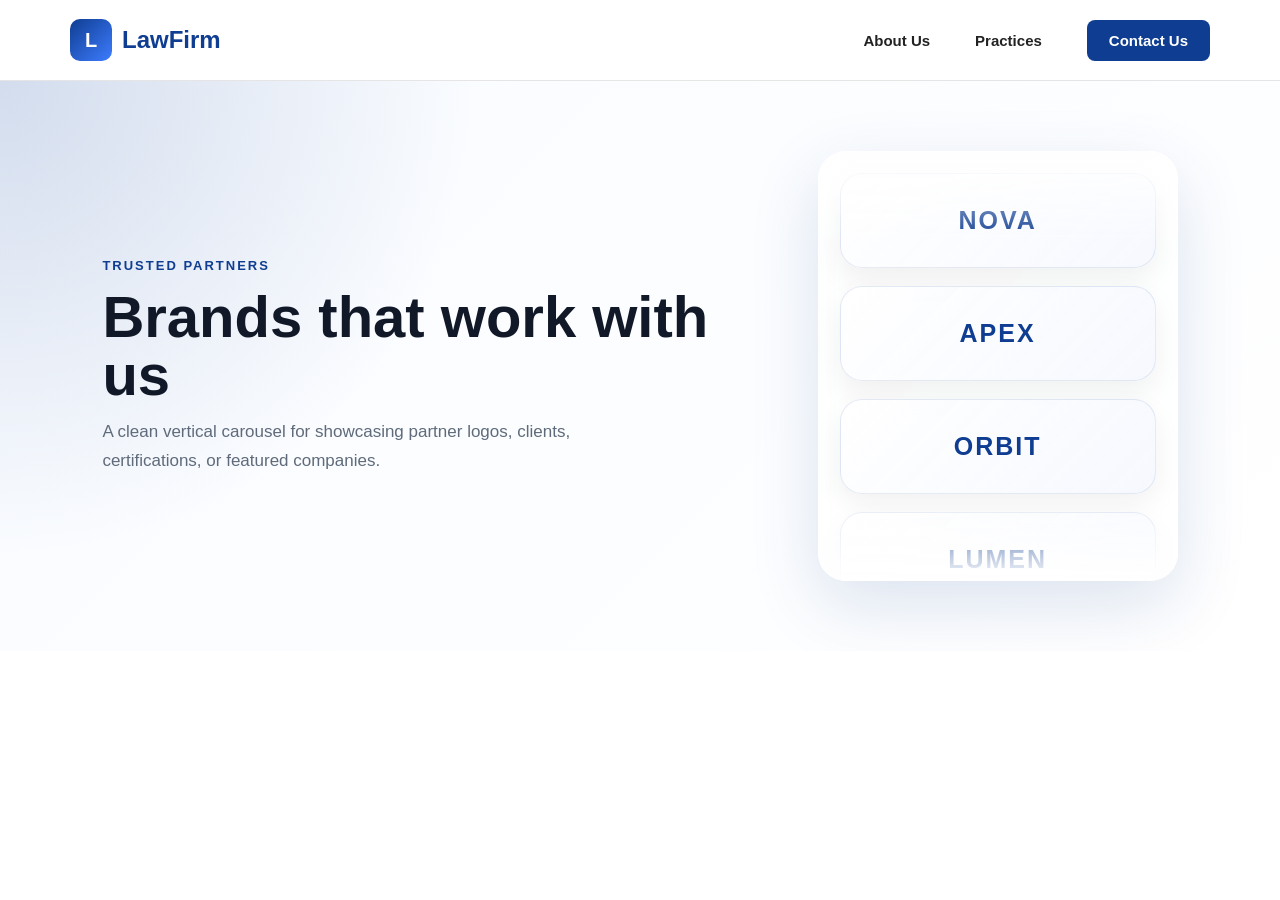
==== index.html @ e4247293 "Add files via upload add files" ====
<!DOCTYPE html>
<html lang="en">
<head>
    <meta charset="UTF-8">
    <meta name="viewport" content="width=device-width, initial-scale=1.0">
    <title>Mega Menu</title>

    <link rel="stylesheet" href="style.css">
</head>

<body>

    <header>
        <nav class="navbar">

            <a href="#" class="logo">
                <div class="logo-icon">L</div>
                <div class="logo-text">LawFirm</div>
            </a>

            <div class="nav-wrapper">
                <ul class="nav-links" id="navLinks">
                    <li>
                        <a href="#">About Us</a>
                        <div class="mega-menu">
                            <div class="mega-column">
                                <h3>Our Firm</h3>
                                <a href="About Us.html">Who We Are</a>
                                <a href="#">History</a>
                                <a href="#">Mission & Vision</a>
                            </div>
                            <div class="mega-column">
                                <h3>Leadership</h3>
                                <a href="#">Partners</a>
                                <a href="#">Attorneys</a>
                                <a href="#">Careers</a>
                            </div>
                            <div class="mega-column">
                                <h3>Resources</h3>
                                <a href="#">News</a>
                                <a href="#">Insights</a>
                                <a href="#">Events</a>
                            </div>
                        </div>
                    </li>

                    <li>
                        <a href="#">Practices</a>
                        <div class="mega-menu">
                            <div class="mega-column">
                                <h3>Corporate</h3>
                                <a href="#">Business Law</a>
                                <a href="#">Mergers</a>
                                <a href="#">Contracts</a>
                            </div>
                            <div class="mega-column">
                                <h3>Litigation</h3>
                                <a href="#">Civil Litigation</a>
                                <a href="#">Commercial Disputes</a>
                                <a href="#">Arbitration</a>
                            </div>
                            <div class="mega-column">
                                <h3>Specialized</h3>
                                <a href="#">Tax Law</a>
                                <a href="#">IP Law</a>
                                <a href="#">Data Privacy</a>
                            </div>
                        </div>
                    </li>

                    <li>
                        <a href="#" class="contact-btn">Contact Us</a>
                    </li>
                </ul>

                <span class="nav-indicator" id="navIndicator"></span>
            </div>

        </nav>
    </header>
    <section class="logo-showcase">
        <div class="logo-content">
            <span class="eyebrow">Trusted Partners</span>
            <h2>Brands that work with us</h2>
            <p>
                A clean vertical carousel for showcasing partner logos, clients,
                certifications, or featured companies.
            </p>
        </div>

        <div class="logo-carousel">
            <div class="logo-track">
                <div class="logo-card">NOVA</div>
                <div class="logo-card">APEX</div>
                <div class="logo-card">ORBIT</div>
                <div class="logo-card">LUMEN</div>
                <div class="logo-card">ZENCO</div>
                <div class="logo-card">VANTA</div>

                <div class="logo-card">NOVA</div>
                <div class="logo-card">APEX</div>
                <div class="logo-card">ORBIT</div>
                <div class="logo-card">LUMEN</div>
                <div class="logo-card">ZENCO</div>
                <div class="logo-card">VANTA</div>
            </div>
        </div>
    </section>
    <script src="script.js"></script>
</body>
</html>
---- style.css ----
* {
    margin: 0;
    padding: 0;
    box-sizing: border-box;
}

body {
    font-family: Arial, sans-serif;
}

header {
    background: #fff;
    border-bottom: 1px solid #e5e5e5;
    position: sticky;
    top: 0;
    z-index: 999;
}

.navbar {
    max-width: 1200px;
    height: 80px;
    margin: auto;
    padding: 0 30px;
    display: flex;
    align-items: center;
    justify-content: space-between;
}

.logo {
    display: flex;
    align-items: center;
    gap: 10px;
    text-decoration: none;
}

.logo-icon {
    width: 42px;
    height: 42px;
    border-radius: 10px;
    background: linear-gradient(135deg, #0f3d91, #3d7cff);
    color: white;
    display: grid;
    place-items: center;
    font-weight: bold;
    font-size: 20px;
}

.logo-text {
    font-size: 24px;
    font-weight: 700;
    color: #0f3d91;
}

.nav-wrapper {
    position: relative;
}

.nav-links {
    list-style: none;
    display: flex;
    align-items: center;
    gap: 45px;
}

    .nav-links > li {
        position: relative;
    }

        .nav-links > li > a {
            text-decoration: none;
            color: #222;
            font-weight: 600;
            font-size: 15px;
            padding: 30px 0;
            display: block;
            transition: color 0.3s ease;
        }

        .nav-links > li:hover > a {
            color: #0f3d91;
        }

/* Single moving underline */
.nav-indicator {
    position: absolute;
    bottom: 18px;
    left: 0;
    height: 3px;
    width: 0;
    background: #0f3d91;
    border-radius: 999px;
    opacity: 0;
    transition: left 0.35s cubic-bezier(.22,.61,.36,1), width 0.35s cubic-bezier(.22,.61,.36,1), opacity 0.2s ease;
}

/* Contact button */
.contact-btn {
    background: #0f3d91;
    color: #fff !important;
    padding: 12px 22px !important;
    border-radius: 8px;
}

    .contact-btn:hover {
        background: #2457c5;
    }

/* Mega menu */
.mega-menu {
    position: absolute;
    top: 100%;
    left: 50%;
    width: 850px;
    padding: 30px;
    background: #fff;
    border-radius: 12px;
    box-shadow: 0 10px 40px rgba(0,0,0,.12);
    display: grid;
    grid-template-columns: repeat(3, 1fr);
    gap: 30px;
    opacity: 0;
    visibility: hidden;
    transform: translateX(-50%) translateY(15px);
    transition: 0.3s ease;
}

.nav-links li:hover .mega-menu {
    opacity: 1;
    visibility: visible;
    transform: translateX(-50%) translateY(0);
}

.mega-column h3 {
    color: #0f3d91;
    margin-bottom: 15px;
    font-size: 16px;
}

.mega-column a {
    display: block;
    text-decoration: none;
    color: #555;
    padding: 8px 0;
    transition: 0.3s ease;
}

    .mega-column a:hover {
        color: #0f3d91;
        padding-left: 6px;
    }

@media (max-width: 768px) {
    .navbar {
        height: auto;
        flex-direction: column;
        align-items: flex-start;
        padding: 20px;
    }

    .nav-wrapper,
    .nav-links {
        width: 100%;
    }

    .nav-links {
        flex-direction: column;
        align-items: flex-start;
        gap: 0;
        margin-top: 20px;
    }

        .nav-links li,
        .nav-links li a {
            width: 100%;
        }

            .nav-links li a {
                padding: 15px 0;
            }

    .nav-indicator {
        display: none;
    }

    .mega-menu {
        position: static;
        width: 100%;
        display: none;
        box-shadow: none;
        padding: 15px 0;
        grid-template-columns: 1fr;
        transform: none;
        opacity: 1;
        visibility: visible;
    }

    .nav-links li:hover .mega-menu {
        display: grid;
        transform: none;
    }
}
.logo-showcase {
    min-height: 520px;
    padding: 70px 8%;
    background: radial-gradient(circle at top left, rgba(15, 61, 145, 0.16), transparent 34%), linear-gradient(135deg, #f8fbff, #ffffff);
    display: grid;
    grid-template-columns: 1fr 360px;
    gap: 60px;
    align-items: center;
    overflow: hidden;
}

.logo-content .eyebrow {
    color: #0f3d91;
    font-weight: 700;
    letter-spacing: 2px;
    text-transform: uppercase;
    font-size: 13px;
}

.logo-content h2 {
    margin: 14px 0;
    font-size: clamp(34px, 5vw, 58px);
    color: #111827;
    line-height: 1;
}

.logo-content p {
    max-width: 520px;
    color: #5f6b7a;
    font-size: 17px;
    line-height: 1.7;
}

.logo-carousel {
    height: 430px;
    overflow: hidden;
    position: relative;
    border-radius: 28px;
    background: rgba(255,255,255,0.65);
    box-shadow: 0 24px 70px rgba(15,61,145,0.14);
    backdrop-filter: blur(12px);
}

    .logo-carousel::before,
    .logo-carousel::after {
        content: "";
        position: absolute;
        left: 0;
        width: 100%;
        height: 90px;
        z-index: 2;
        pointer-events: none;
    }

    .logo-carousel::before {
        top: 0;
        background: linear-gradient(to bottom, #fff, transparent);
    }

    .logo-carousel::after {
        bottom: 0;
        background: linear-gradient(to top, #fff, transparent);
    }

.logo-track {
    display: flex;
    flex-direction: column;
    gap: 18px;
    padding: 22px;
    animation: scrollLogos 14s linear infinite;
}

.logo-carousel:hover .logo-track {
    animation-play-state: paused;
}

.logo-card {
    height: 95px;
    border-radius: 22px;
    background: linear-gradient(135deg, rgba(255,255,255,.95), rgba(245,248,255,.9));
    border: 1px solid rgba(15,61,145,.1);
    box-shadow: 0 12px 30px rgba(0,0,0,.06);
    display: grid;
    place-items: center;
    font-size: 25px;
    font-weight: 900;
    letter-spacing: 2px;
    color: #0f3d91;
    position: relative;
    overflow: hidden;
}

    .logo-card::before {
        content: "";
        position: absolute;
        inset: 0;
        background: linear-gradient( 120deg, transparent 20%, rgba(255,255,255,.9) 50%, transparent 80% );
        transform: translateX(-120%);
    }

    .logo-card:hover {
        transform: scale(1.04);
        box-shadow: 0 18px 45px rgba(15,61,145,.18);
    }

        .logo-card:hover::before {
            animation: shine .8s ease;
        }

@keyframes scrollLogos {
    from {
        transform: translateY(0);
    }

    to {
        transform: translateY(-50%);
    }
}

@keyframes shine {
    to {
        transform: translateX(120%);
    }
}

@media (max-width: 768px) {
    .logo-showcase {
        grid-template-columns: 1fr;
        padding: 50px 24px;
    }

    .logo-carousel {
        height: 360px;
    }
}
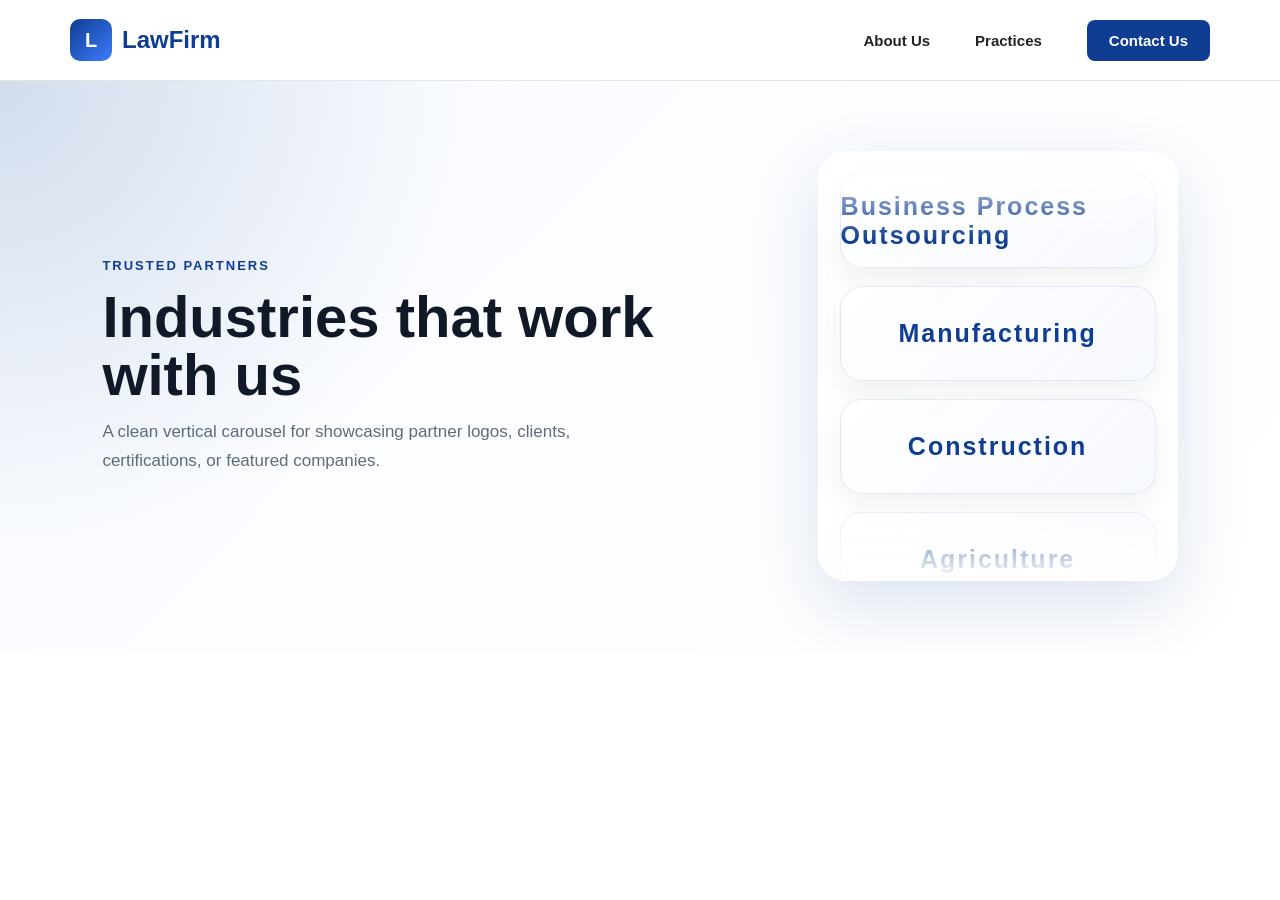
==== commit 6d51c7e0: "Update index.html" ====
--- a/index.html
+++ b/index.html
@@ -81,7 +81,7 @@
     <section class="logo-showcase">
         <div class="logo-content">
             <span class="eyebrow">Trusted Partners</span>
-            <h2>Brands that work with us</h2>
+            <h2>Industries that work with us</h2>
             <p>
                 A clean vertical carousel for showcasing partner logos, clients,
                 certifications, or featured companies.
@@ -90,22 +90,22 @@
 
         <div class="logo-carousel">
             <div class="logo-track">
-                <div class="logo-card">NOVA</div>
-                <div class="logo-card">APEX</div>
-                <div class="logo-card">ORBIT</div>
-                <div class="logo-card">LUMEN</div>
-                <div class="logo-card">ZENCO</div>
-                <div class="logo-card">VANTA</div>
+                <div class="logo-card">Business Process Outsourcing</div>
+                <div class="logo-card">Manufacturing</div>
+                <div class="logo-card">Construction</div>
+                <div class="logo-card">Agriculture</div>
+                <div class="logo-card">Tourism</div>
+                <div class="logo-card">Mining</div>
 
-                <div class="logo-card">NOVA</div>
-                <div class="logo-card">APEX</div>
-                <div class="logo-card">ORBIT</div>
-                <div class="logo-card">LUMEN</div>
-                <div class="logo-card">ZENCO</div>
-                <div class="logo-card">VANTA</div>
+                <div class="logo-card">Infrastructure</div>
+                <div class="logo-card">Electronics</div>
+                <div class="logo-card">Logistics</div>
+                <div class="logo-card">Health</div>
+                <div class="logo-card">Ecommerce</div>
+                <div class="logo-card">Aviation</div>
             </div>
         </div>
     </section>
     <script src="script.js"></script>
 </body>
-</html>+</html>
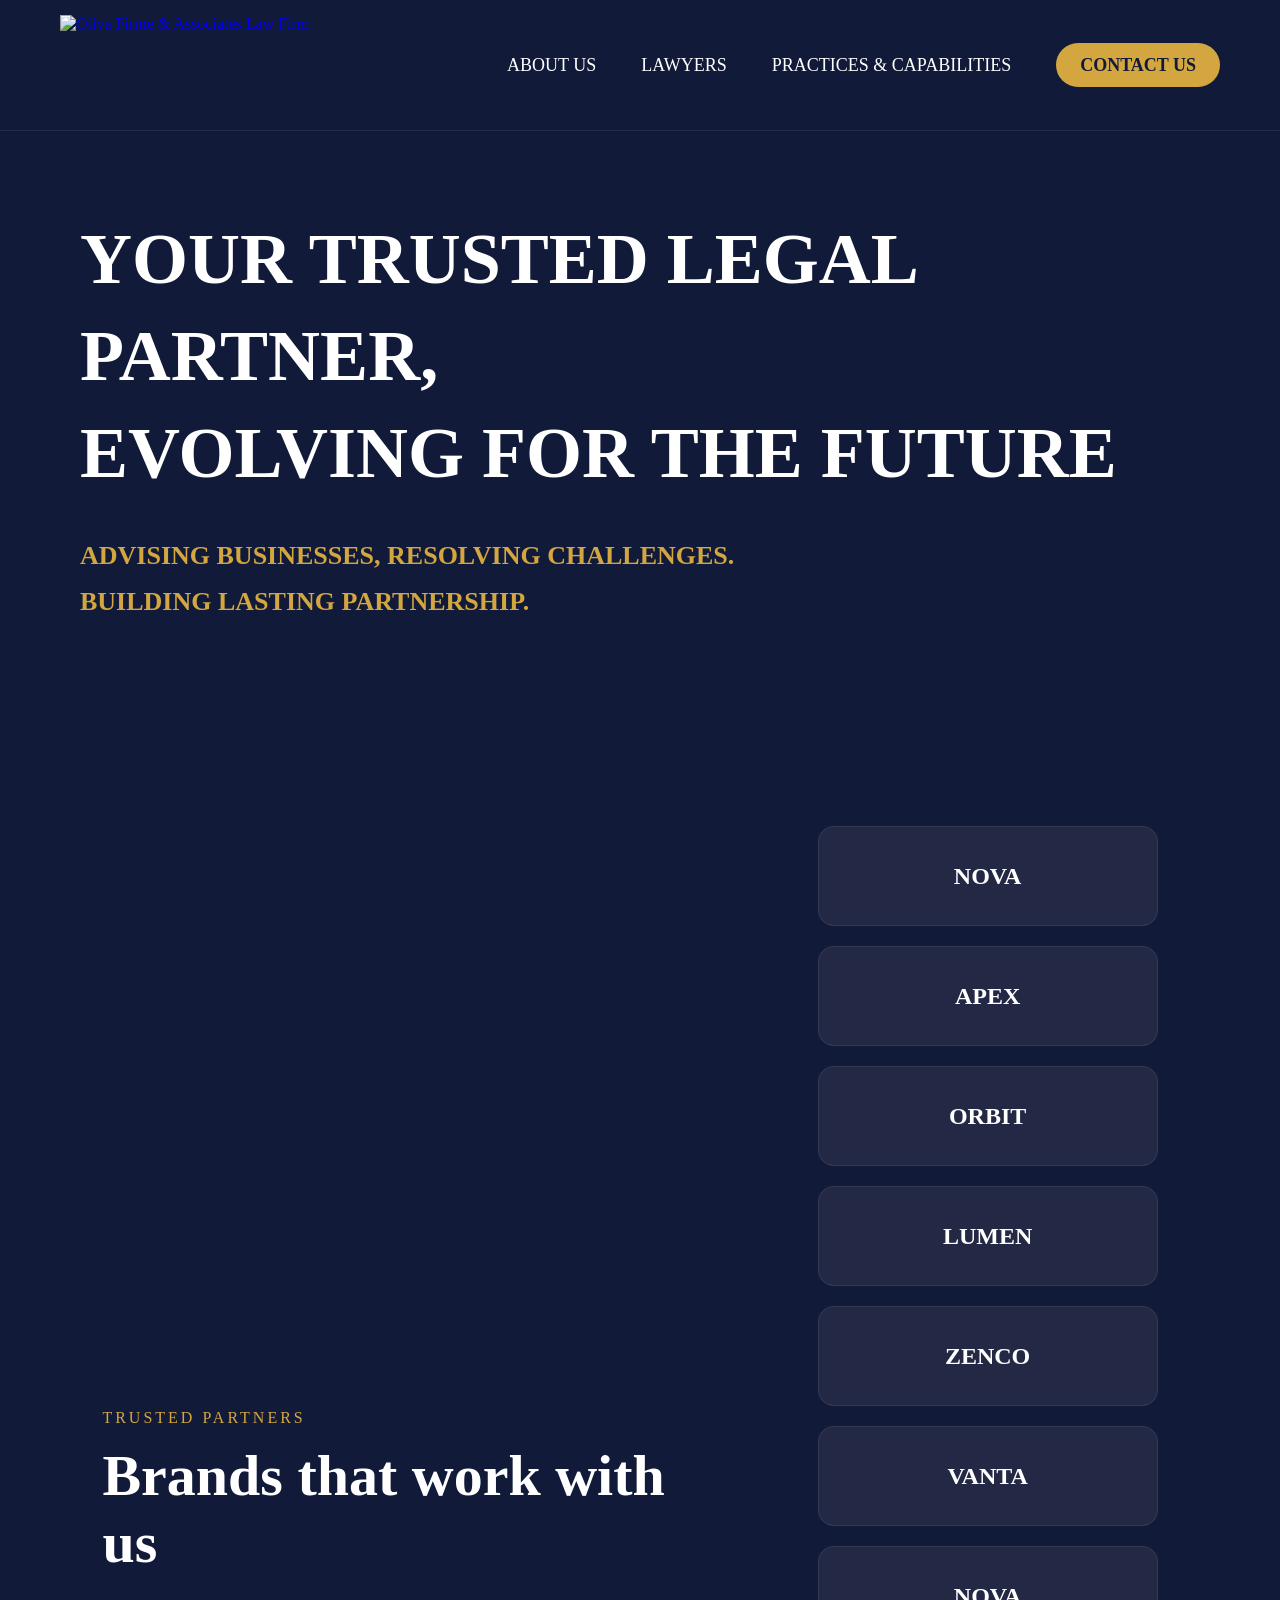
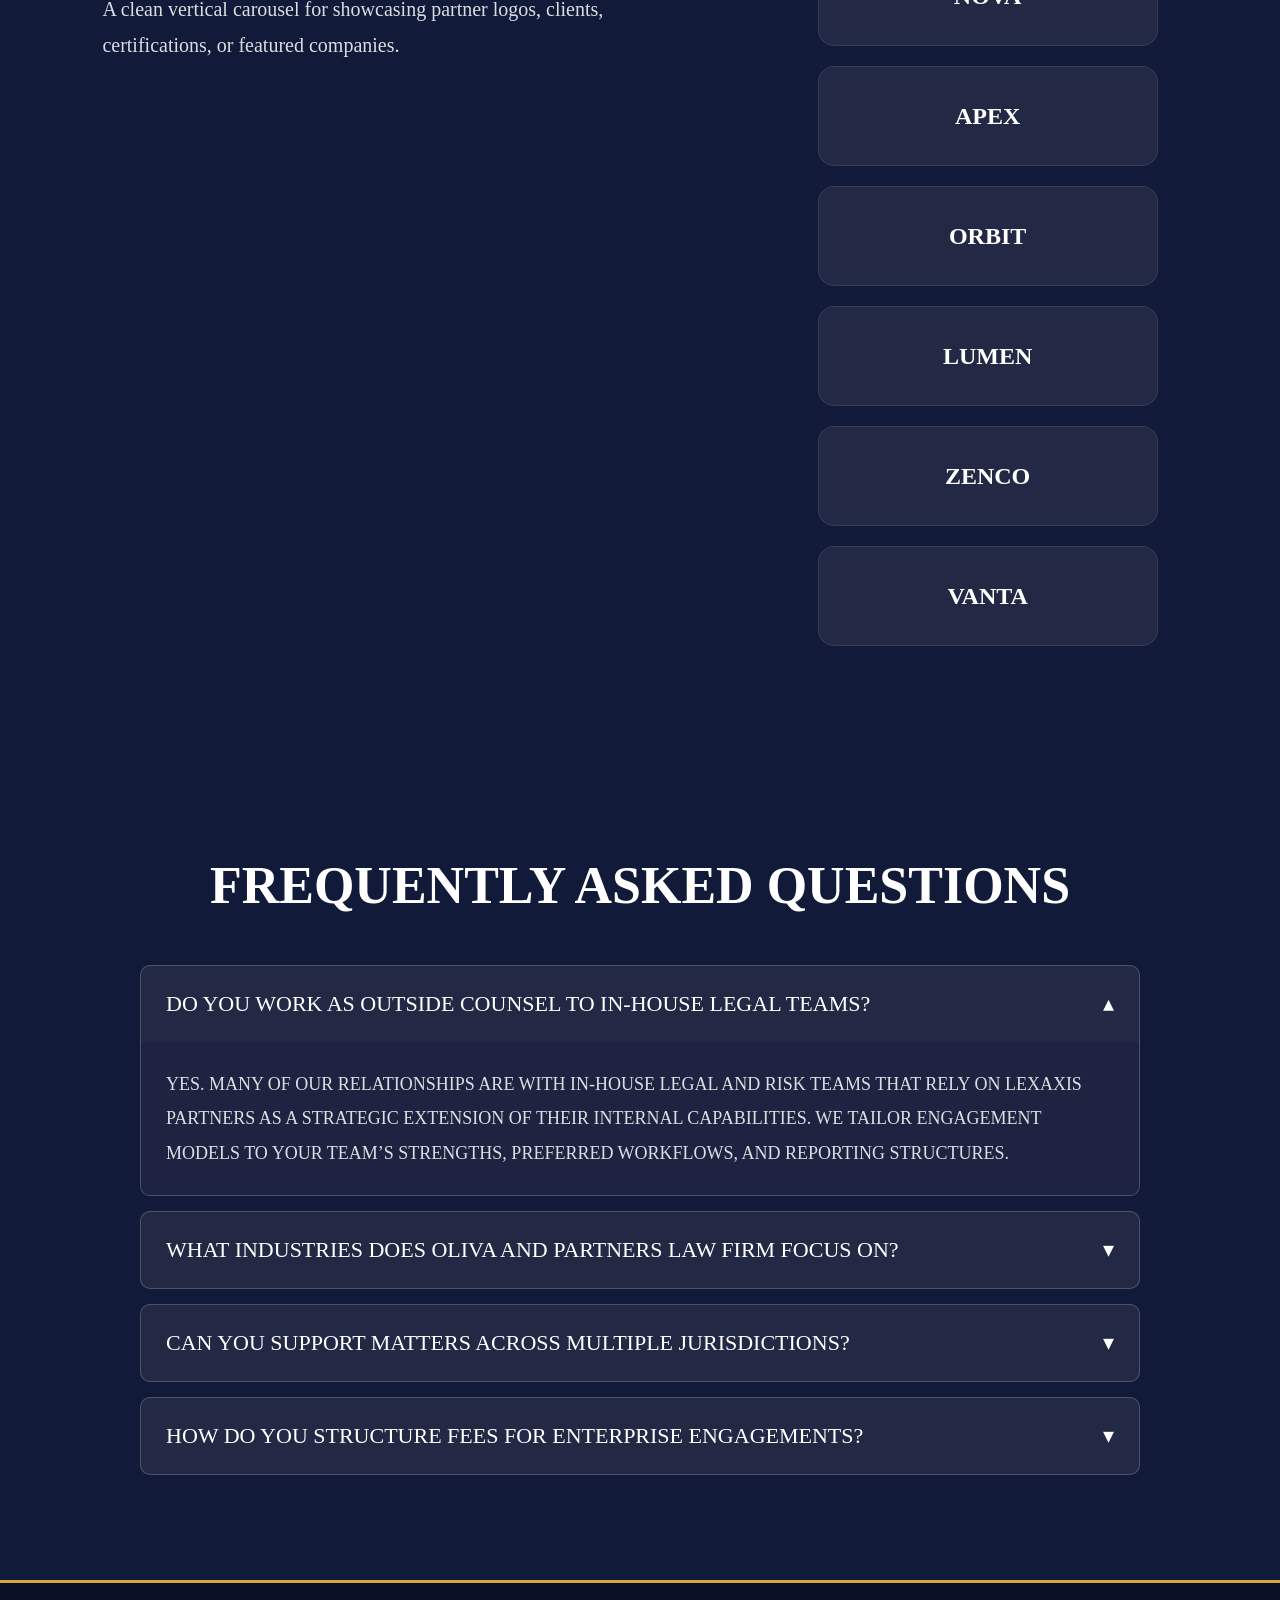
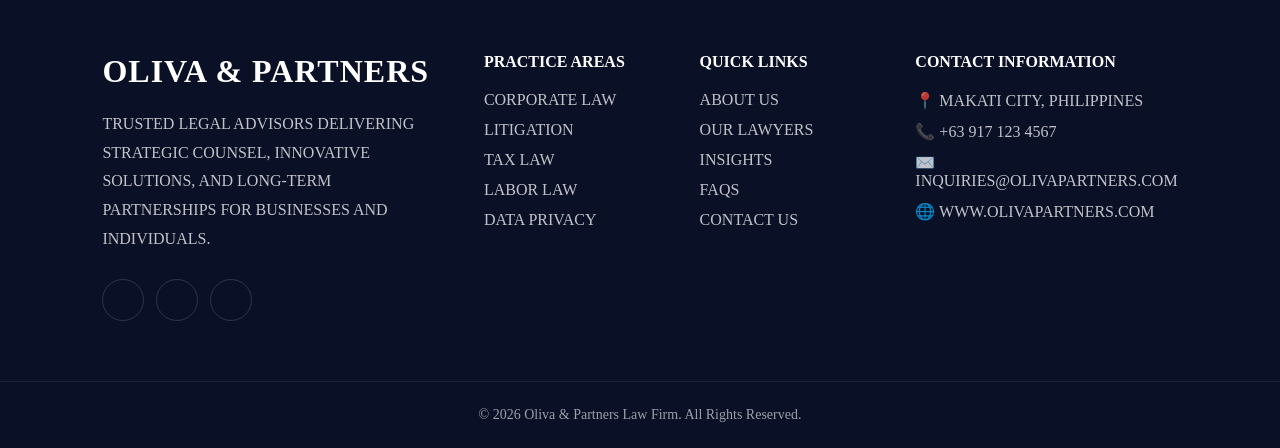
==== commit e1c49562: "Update index.html" ====
--- a/index.html
+++ b/index.html
@@ -13,39 +13,57 @@
     <header>
         <nav class="navbar">
 
-            <a href="#" class="logo">
-                <div class="logo-icon">L</div>
-                <div class="logo-text">LawFirm</div>
+            <a href="#"  class="logo">
+                <img src="https://assets.cdn.filesafe.space/RAy1FldhpgdvIee2xIEt/media/6a219199da24932f120e011f.png"
+                     alt="Oliva Firme & Associates Law Firm"
+                     class="main-logo">
             </a>
-
             <div class="nav-wrapper">
                 <ul class="nav-links" id="navLinks">
                     <li>
-                        <a href="#">About Us</a>
+                        <a href="#">ABOUT US</a>
+                        <div class="mega-menu mega-menu-about">
+                            <div class="mega-about-card">
+                                <span class="mega-about-label">About the Firm</span>
+
+                                <H3>OLIVA FIRME & ASSOCIATES LAW FIRM</H3>
+
+                                <P>
+                                    ESTABLISHED IN <STRONG>JUNE 2008</STRONG>, OLIVA FIRME & ASSOCIATES LAW FIRM FORMALIZED
+                                    THE PROFESSIONAL PARTNERSHIP BETWEEN <STRONG>ATTY. ROMMEL V. OLIVA</STRONG> AND
+                                    <STRONG>JUSTICE NESAURO H. FIRME</STRONG>, A COLLABORATION THAT BEGAN IN 2004.
+                                </P>
+
+                                <P>
+                                    BUILT ON INTEGRITY, LEGAL EXCELLENCE, AND CLIENT-FOCUSED SERVICE, THE FIRM HAS GROWN INTO
+                                    A TRUSTED LEGAL PARTNER FOR BUSINESSES, ORGANIZATIONS, PUBLIC FIGURES, AND INDIVIDUALS
+                                    ACROSS DIVERSE INDUSTRIES.
+                                </P>
+
+                                <P>
+                                    WITH STRONG EXPERIENCE IN <STRONG>CORPORATE AND COMMERCIAL LAW</STRONG>, LITIGATION,
+                                    LABOR MATTERS, CONTRACT DRAFTING, LEGAL OPINIONS, REGULATORY COMPLIANCE, AND BOARD
+                                    GOVERNANCE SUPPORT, THE FIRM DELIVERS PRACTICAL AND STRATEGIC LEGAL SOLUTIONS.
+                                </P>
+
+                                <DIV CLASS="MEGA-ABOUT-HIGHLIGHT">
+                                    EXCEPTIONAL LEGAL REPRESENTATION GUIDED BY PROFESSIONALISM, ETHICS, AND LASTING CLIENT PARTNERSHIPS.
+                                </DIV>
+                            </DIV>
+                        </div>
+                    </li>
+                    <li>
+                        <a href="#">LAWYERS</a>
                         <div class="mega-menu">
                             <div class="mega-column">
                                 <h3>Our Firm</h3>
-                                <a href="About Us.html">Who We Are</a>
-                                <a href="#">History</a>
-                                <a href="#">Mission & Vision</a>
-                            </div>
-                            <div class="mega-column">
-                                <h3>Leadership</h3>
-                                <a href="#">Partners</a>
-                                <a href="#">Attorneys</a>
-                                <a href="#">Careers</a>
-                            </div>
-                            <div class="mega-column">
-                                <h3>Resources</h3>
-                                <a href="#">News</a>
-                                <a href="#">Insights</a>
-                                <a href="#">Events</a>
+                                <a href="Lawyers.html">Lawyers</a>
                             </div>
                         </div>
                     </li>
 
                     <li>
-                        <a href="#">Practices</a>
+                        <a href="#">PRACTICES & CAPABILITIES</a>
                         <div class="mega-menu">
                             <div class="mega-column">
                                 <h3>Corporate</h3>
@@ -69,7 +87,7 @@
                     </li>
 
                     <li>
-                        <a href="#" class="contact-btn">Contact Us</a>
+                        <a href="#" class="contact-btn">CONTACT US</a>
                     </li>
                 </ul>
 
@@ -78,10 +96,23 @@
 
         </nav>
     </header>
+    <section class="tagline-section">
+        <div class="tagline-content">
+            <h1>
+                YOUR TRUSTED LEGAL PARTNER,<br />
+                EVOLVING FOR THE FUTURE
+            </h1>
+
+            <p>
+                ADVISING BUSINESSES, RESOLVING CHALLENGES.<br />
+                BUILDING LASTING PARTNERSHIP.
+            </p>
+        </div>
+    </section>
     <section class="logo-showcase">
         <div class="logo-content">
             <span class="eyebrow">Trusted Partners</span>
-            <h2>Industries that work with us</h2>
+            <h2>Brands that work with us</h2>
             <p>
                 A clean vertical carousel for showcasing partner logos, clients,
                 certifications, or featured companies.
@@ -90,22 +121,125 @@
 
         <div class="logo-carousel">
             <div class="logo-track">
-                <div class="logo-card">Business Process Outsourcing</div>
-                <div class="logo-card">Manufacturing</div>
-                <div class="logo-card">Construction</div>
-                <div class="logo-card">Agriculture</div>
-                <div class="logo-card">Tourism</div>
-                <div class="logo-card">Mining</div>
-
-                <div class="logo-card">Infrastructure</div>
-                <div class="logo-card">Electronics</div>
-                <div class="logo-card">Logistics</div>
-                <div class="logo-card">Health</div>
-                <div class="logo-card">Ecommerce</div>
-                <div class="logo-card">Aviation</div>
+                <div class="logo-card">NOVA</div>
+                <div class="logo-card">APEX</div>
+                <div class="logo-card">ORBIT</div>
+                <div class="logo-card">LUMEN</div>
+                <div class="logo-card">ZENCO</div>
+                <div class="logo-card">VANTA</div>
+
+                <div class="logo-card">NOVA</div>
+                <div class="logo-card">APEX</div>
+                <div class="logo-card">ORBIT</div>
+                <div class="logo-card">LUMEN</div>
+                <div class="logo-card">ZENCO</div>
+                <div class="logo-card">VANTA</div>
             </div>
         </div>
     </section>
+    <section class="faq-section">
+        <h2>FREQUENTLY ASKED QUESTIONS</h2>
+
+        <div class="faq-container">
+            <details class="faq-item" open>
+                <summary>DO YOU WORK AS OUTSIDE COUNSEL TO IN-HOUSE LEGAL TEAMS?</summary>
+                <p>
+                    YES. MANY OF OUR RELATIONSHIPS ARE WITH IN-HOUSE LEGAL AND RISK TEAMS THAT RELY ON LEXAXIS
+                    PARTNERS AS A STRATEGIC EXTENSION OF THEIR INTERNAL CAPABILITIES. WE TAILOR ENGAGEMENT MODELS
+                    TO YOUR TEAM’S STRENGTHS, PREFERRED WORKFLOWS, AND REPORTING STRUCTURES.
+                </p>
+            </details>
+
+            <details class="faq-item">
+                <summary>WHAT INDUSTRIES DOES OLIVA AND PARTNERS LAW FIRM FOCUS ON?</summary>
+                <p>
+                    WE PRIMARILY SUPPORT TECHNOLOGY, FINTECH, HEALTHCARE, AND DATA-INTENSIVE ENTERPRISES. OUR
+                    ATTORNEYS COMBINE SECTOR FLUENCY WITH DEEP EXPERIENCE IN CORPORATE, REGULATORY, AND DISPUTES
+                    WORK, ALLOWING US TO MOVE QUICKLY IN COMPLEX OR FAST-CHANGING ENVIRONMENTS.
+                </p>
+            </details>
+
+            <details class="faq-item">
+                <summary>CAN YOU SUPPORT MATTERS ACROSS MULTIPLE JURISDICTIONS?</summary>
+                <p>
+                    YES. OUR TEAM HAS LED MATTERS ACROSS NORTH AMERICA, EUROPE, AND KEY ASIA-PACIFIC MARKETS.
+                    WE COORDINATE CLOSELY WITH TRUSTED LOCAL COUNSEL WHERE NEEDED, WHILE MAINTAINING A SINGLE
+                    STRATEGIC VIEW FOR YOUR LEADERSHIP AND BOARD.
+                </p>
+            </details>
+
+            <details class="faq-item">
+                <summary>HOW DO YOU STRUCTURE FEES FOR ENTERPRISE ENGAGEMENTS?</summary>
+                <p>
+                    IN ADDITION TO TRADITIONAL HOURLY ARRANGEMENTS, WE FREQUENTLY PROPOSE ALTERNATIVE FEE STRUCTURES
+                    INCLUDING SCOPED PROJECT FEES, PORTFOLIOS, AND RETAINERS ALIGNED TO YOUR BUDGET, PREDICTABILITY
+                    NEEDS, AND INTERNAL APPROVAL PROCESSES.
+                </p>
+            </details>
+        </div>
+    </section>
+    <footer class="footer">
+        <div class="footer-container">
+
+            <div class="footer-column">
+                <h3 class="footer-logo">OLIVA & PARTNERS</h3>
+
+                <p>
+                    TRUSTED LEGAL ADVISORS DELIVERING STRATEGIC COUNSEL,
+                    INNOVATIVE SOLUTIONS, AND LONG-TERM PARTNERSHIPS FOR
+                    BUSINESSES AND INDIVIDUALS.
+                </p>
+
+                <div class="footer-social">
+                    <a href="#"><i class="fab fa-facebook-f"></i></a>
+                    <a href="#"><i class="fab fa-linkedin-in"></i></a>
+                    <a href="#"><i class="fab fa-instagram"></i></a>
+                </div>
+            </div>
+
+            <div class="footer-column">
+                <h4>PRACTICE AREAS</h4>
+
+                <ul>
+                    <li><a href="#">CORPORATE LAW</a></li>
+                    <li><a href="#">LITIGATION</a></li>
+                    <li><a href="#">TAX LAW</a></li>
+                    <li><a href="#">LABOR LAW</a></li>
+                    <li><a href="#">DATA PRIVACY</a></li>
+                </ul>
+            </div>
+
+            <div class="footer-column">
+                <h4>QUICK LINKS</h4>
+
+                <ul>
+                    <li><a href="#">ABOUT US</a></li>
+                    <li><a href="#">OUR LAWYERS</a></li>
+                    <li><a href="#">INSIGHTS</a></li>
+                    <li><a href="#">FAQS</a></li>
+                    <li><a href="#">CONTACT US</a></li>
+                </ul>
+            </div>
+
+            <div class="footer-column">
+                <h4>CONTACT INFORMATION</h4>
+
+                <ul class="contact-list">
+                    <li>📍 MAKATI CITY, PHILIPPINES</li>
+                    <li>📞 +63 917 123 4567</li>
+                    <li>✉️ INQUIRIES@OLIVAPARTNERS.COM</li>
+                    <li>🌐 WWW.OLIVAPARTNERS.COM</li>
+                </ul>
+            </div>
+
+        </div>
+
+        <div class="footer-bottom">
+            <p>
+                © 2026 Oliva & Partners Law Firm. All Rights Reserved.
+            </p>
+        </div>
+    </footer>
     <script src="script.js"></script>
 </body>
 </html>
--- a/style.css
+++ b/style.css
@@ -1,3 +1,13 @@
+:root {
+    --primary-bg: #111b39;
+    --secondary-bg: #1d2340;
+    --card-bg: #232845;
+    --gold: #d4a63f;
+    --white: #ffffff;
+    --text-light: rgba(255,255,255,.85);
+    --border: rgba(255,255,255,.20);
+}
+
 * {
     margin: 0;
     padding: 0;
@@ -5,22 +15,46 @@
 }
 
 body {
-    font-family: Arial, sans-serif;
-}
+    background: var(--primary-bg);
+    color: var(--white);
+    font-family: Perpetua, "Times New Roman", serif;
+    overflow-x: hidden;
+}
+
+h1,
+h2,
+h3,
+h4,
+h5,
+h6,
+p,
+a,
+span,
+li,
+summary,
+button,
+input,
+textarea {
+    font-family: Perpetua, "Times New Roman", serif;
+}
+
+/* ===========================
+   HEADER
+=========================== */
 
 header {
-    background: #fff;
-    border-bottom: 1px solid #e5e5e5;
+    background: var(--primary-bg);
+    border-bottom: 1px solid rgba(255,255,255,.08);
     position: sticky;
     top: 0;
     z-index: 999;
 }
 
 .navbar {
-    max-width: 1200px;
-    height: 80px;
+    max-width: 1400px;
+    height: 130px;
     margin: auto;
-    padding: 0 30px;
+    padding: 0 60px;
     display: flex;
     align-items: center;
     justify-content: space-between;
@@ -29,26 +63,27 @@
 .logo {
     display: flex;
     align-items: center;
-    gap: 10px;
+    gap: 14px;
     text-decoration: none;
 }
 
 .logo-icon {
-    width: 42px;
-    height: 42px;
-    border-radius: 10px;
-    background: linear-gradient(135deg, #0f3d91, #3d7cff);
-    color: white;
+    width: 46px;
+    height: 46px;
+    border-radius: 50%;
+    background: var(--gold);
+    color: var(--primary-bg);
     display: grid;
     place-items: center;
+    font-size: 24px;
     font-weight: bold;
-    font-size: 20px;
 }
 
 .logo-text {
-    font-size: 24px;
-    font-weight: 700;
-    color: #0f3d91;
+    font-size: 30px;
+    color: var(--white);
+    font-weight: 600;
+    letter-spacing: 1px;
 }
 
 .nav-wrapper {
@@ -68,60 +103,57 @@
 
         .nav-links > li > a {
             text-decoration: none;
-            color: #222;
-            font-weight: 600;
-            font-size: 15px;
-            padding: 30px 0;
-            display: block;
-            transition: color 0.3s ease;
+            color: var(--white);
+            font-size: 18px;
+            transition: .3s ease;
         }
 
         .nav-links > li:hover > a {
-            color: #0f3d91;
-        }
-
-/* Single moving underline */
+            color: var(--gold);
+        }
+
 .nav-indicator {
     position: absolute;
-    bottom: 18px;
-    left: 0;
-    height: 3px;
+    bottom: -10px;
+    height: 2px;
     width: 0;
-    background: #0f3d91;
-    border-radius: 999px;
-    opacity: 0;
-    transition: left 0.35s cubic-bezier(.22,.61,.36,1), width 0.35s cubic-bezier(.22,.61,.36,1), opacity 0.2s ease;
-}
-
-/* Contact button */
+    background: var(--gold);
+    transition: all .3s ease;
+}
+
 .contact-btn {
-    background: #0f3d91;
-    color: #fff !important;
-    padding: 12px 22px !important;
-    border-radius: 8px;
+    background: var(--gold);
+    color: var(--primary-bg) !important;
+    padding: 12px 24px !important;
+    border-radius: 50px;
+    font-weight: bold;
 }
 
     .contact-btn:hover {
-        background: #2457c5;
-    }
-
-/* Mega menu */
+        background: #fff;
+    }
+
+/* ===========================
+   MEGA MENU
+=========================== */
+
 .mega-menu {
     position: absolute;
     top: 100%;
     left: 50%;
-    width: 850px;
-    padding: 30px;
-    background: #fff;
-    border-radius: 12px;
-    box-shadow: 0 10px 40px rgba(0,0,0,.12);
+    width: 900px;
+    padding: 35px;
+    background: var(--secondary-bg);
+    border: 1px solid var(--border);
+    border-radius: 14px;
+    box-shadow: 0 20px 50px rgba(0,0,0,.35);
     display: grid;
-    grid-template-columns: repeat(3, 1fr);
+    grid-template-columns: repeat(3,1fr);
     gap: 30px;
     opacity: 0;
     visibility: hidden;
     transform: translateX(-50%) translateY(15px);
-    transition: 0.3s ease;
+    transition: .3s ease;
 }
 
 .nav-links li:hover .mega-menu {
@@ -131,206 +163,612 @@
 }
 
 .mega-column h3 {
-    color: #0f3d91;
+    color: var(--gold);
     margin-bottom: 15px;
-    font-size: 16px;
+    font-size: 22px;
 }
 
 .mega-column a {
     display: block;
+    color: var(--white);
     text-decoration: none;
-    color: #555;
     padding: 8px 0;
-    transition: 0.3s ease;
+    transition: .3s;
 }
 
     .mega-column a:hover {
-        color: #0f3d91;
-        padding-left: 6px;
-    }
+        color: var(--gold);
+        padding-left: 8px;
+    }
+
+/* ===========================
+   HERO TAGLINE
+=========================== */
+
+.tagline-section {
+    background: var(--primary-bg);
+    min-height: 500px;
+    display: flex;
+    align-items: center;
+    padding: 80px;
+}
+
+.tagline-content h1 {
+    color: white;
+    font-size: 72px;
+    line-height: 1.35;
+    font-weight: 700;
+}
+
+.tagline-content p {
+    margin-top: 30px;
+    color: var(--gold);
+    font-size: 26px;
+    line-height: 1.8;
+    font-weight: 600;
+}
+
+/* ===========================
+   LOGO SHOWCASE
+=========================== */
+
+.logo-showcase {
+    background: var(--primary-bg);
+    min-height: 650px;
+    padding: 100px 8%;
+    display: grid;
+    grid-template-columns: 1fr 380px;
+    gap: 80px;
+    align-items: center;
+}
+
+.logo-content .eyebrow {
+    color: var(--gold);
+    text-transform: uppercase;
+    letter-spacing: 3px;
+    font-size: 16px;
+}
+
+.logo-content h2 {
+    color: var(--white);
+    font-size: 58px;
+    margin: 15px 0;
+}
+
+.logo-content p {
+    color: var(--text-light);
+    max-width: 650px;
+    line-height: 1.8;
+    font-size: 20px;
+}
+
+.logo-carousel {
+    position: relative;
+    overflow: hidden;
+}
+
+.logo-track {
+    display: flex;
+    flex-direction: column;
+    gap: 20px;
+    padding: 20px;
+    animation: verticalLogoScroll 14s linear infinite;
+}
+
+
+.logo-card {
+    background: var(--card-bg);
+    color: var(--white);
+    border: 1px solid rgba(255,255,255,.08);
+    height: 100px;
+    border-radius: 16px;
+    display: grid;
+    place-items: center;
+    font-size: 24px;
+    font-weight: 700;
+    transition: .3s ease;
+}
+
+.logo-carousel:hover .logo-track {
+    animation-play-state: paused;
+}
+
+@keyframes verticalLogoScroll {
+    0% {
+        transform: translateY(0);
+    }
+
+    100% {
+        transform: translateY(-50%);
+    }
+}
+/* ===========================
+   FAQ
+=========================== */
+
+.faq-section {
+    background: var(--primary-bg);
+    padding: 90px 20px;
+    color: #fff;
+}
+
+    .faq-section h2 {
+        text-align: center;
+        font-size: 52px;
+        margin-bottom: 50px;
+    }
+
+.faq-container {
+    max-width: 1000px;
+    margin: auto;
+}
+
+.faq-item {
+    background: var(--card-bg);
+    border: 1px solid var(--border);
+    border-radius: 10px;
+    margin-bottom: 15px;
+    overflow: hidden;
+}
+
+    .faq-item summary {
+        list-style: none;
+        cursor: pointer;
+        padding: 25px;
+        font-size: 22px;
+        color: white;
+        position: relative;
+    }
+
+        .faq-item summary::-webkit-details-marker {
+            display: none;
+        }
+
+        .faq-item summary::after {
+            content: "▾";
+            position: absolute;
+            right: 25px;
+        }
+
+    .faq-item[open] summary::after {
+        content: "▴";
+    }
+
+    .faq-item p {
+        background: var(--secondary-bg);
+        color: var(--text-light);
+        padding: 25px;
+        line-height: 1.9;
+        font-size: 18px;
+    }
+
+/* ===========================
+   MOBILE
+=========================== */
 
 @media (max-width: 768px) {
+
     .navbar {
+        flex-direction: column;
         height: auto;
-        flex-direction: column;
-        align-items: flex-start;
-        padding: 20px;
-    }
-
-    .nav-wrapper,
-    .nav-links {
-        width: 100%;
+        padding: 25px;
     }
 
     .nav-links {
         flex-direction: column;
-        align-items: flex-start;
+        width: 100%;
         gap: 0;
         margin-top: 20px;
-    }
-
-        .nav-links li,
-        .nav-links li a {
-            width: 100%;
-        }
-
-            .nav-links li a {
-                padding: 15px 0;
-            }
-
-    .nav-indicator {
-        display: none;
     }
 
     .mega-menu {
         position: static;
         width: 100%;
-        display: none;
-        box-shadow: none;
-        padding: 15px 0;
         grid-template-columns: 1fr;
-        transform: none;
         opacity: 1;
         visibility: visible;
+        display: none;
+        transform: none;
     }
 
     .nav-links li:hover .mega-menu {
         display: grid;
-        transform: none;
-    }
-}
-.logo-showcase {
-    min-height: 520px;
-    padding: 70px 8%;
-    background: radial-gradient(circle at top left, rgba(15, 61, 145, 0.16), transparent 34%), linear-gradient(135deg, #f8fbff, #ffffff);
+    }
+
+    /* HERO TAGLINE ANIMATION */
+    .tagline-content h1 {
+        animation: fadeSlideUp 1s ease forwards;
+        opacity: 0;
+    }
+
+    .tagline-content p {
+        animation: fadeSlideUp 1s ease forwards;
+        animation-delay: .35s;
+        opacity: 0;
+    }
+
+    @keyframes fadeSlideUp {
+        from {
+            opacity: 0;
+            transform: translateY(35px);
+        }
+
+        to {
+            opacity: 1;
+            transform: translateY(0);
+        }
+    }
+    .logo-showcase {
+        grid-template-columns: 1fr;
+    }
+
+    .logo-content h2 {
+        font-size: 40px;
+    }
+
+    .faq-section h2 {
+        font-size: 36px;
+    }
+
+    .faq-item summary {
+        font-size: 18px;
+    }
+
+    .faq-item p {
+        font-size: 16px;
+    }
+}
+
+.lawyers-section {
+    background: #111b39;
+    padding: 120px 8%;
+}
+
+.section-header {
+    text-align: center;
+    margin-bottom: 70px;
+}
+
+    .section-header span {
+        color: #d4a63f;
+        letter-spacing: 3px;
+        font-size: 14px;
+    }
+
+    .section-header h2 {
+        color: white;
+        font-size: 58px;
+        margin: 15px 0;
+        font-family: Perpetua, serif;
+    }
+
+    .section-header p {
+        color: rgba(255,255,255,.8);
+        max-width: 700px;
+        margin: auto;
+        line-height: 1.8;
+    }
+
+.lawyers-section {
+    background: #111b39;
+    padding: 120px 8%;
+}
+
+.section-header {
+    text-align: center;
+    margin-bottom: 70px;
+}
+
+    .section-header span {
+        color: #d4a63f;
+        letter-spacing: 3px;
+        font-size: 14px;
+    }
+
+    .section-header h2 {
+        color: white;
+        font-size: 58px;
+        margin: 15px 0;
+        font-family: Perpetua, serif;
+    }
+
+    .section-header p {
+        color: rgba(255,255,255,.8);
+        max-width: 700px;
+        margin: auto;
+        line-height: 1.8;
+    }
+
+.lawyers-grid {
     display: grid;
-    grid-template-columns: 1fr 360px;
-    gap: 60px;
-    align-items: center;
+    grid-template-columns: repeat(3,1fr);
+    gap: 35px;
+}
+
+/*.lawyer-card {
+    background: #1b2347;
+    border-radius: 18px;
     overflow: hidden;
-}
-
-.logo-content .eyebrow {
-    color: #0f3d91;
-    font-weight: 700;
-    letter-spacing: 2px;
-    text-transform: uppercase;
-    font-size: 13px;
-}
-
-.logo-content h2 {
-    margin: 14px 0;
-    font-size: clamp(34px, 5vw, 58px);
-    color: #111827;
-    line-height: 1;
-}
-
-.logo-content p {
-    max-width: 520px;
-    color: #5f6b7a;
-    font-size: 17px;
-    line-height: 1.7;
-}
-
-.logo-carousel {
-    height: 430px;
+    border: 1px solid rgba(255,255,255,.08);
+    transition: .4s ease;
+    opacity: 1;
+    transform: none;
+}*/
+.lawyer-card {
+    background: #1b2347;
+    border-radius: 18px;
     overflow: hidden;
-    position: relative;
-    border-radius: 28px;
-    background: rgba(255,255,255,0.65);
-    box-shadow: 0 24px 70px rgba(15,61,145,0.14);
-    backdrop-filter: blur(12px);
-}
-
-    .logo-carousel::before,
-    .logo-carousel::after {
-        content: "";
-        position: absolute;
-        left: 0;
-        width: 100%;
-        height: 90px;
-        z-index: 2;
-        pointer-events: none;
-    }
-
-    .logo-carousel::before {
-        top: 0;
-        background: linear-gradient(to bottom, #fff, transparent);
-    }
-
-    .logo-carousel::after {
-        bottom: 0;
-        background: linear-gradient(to top, #fff, transparent);
-    }
-
-.logo-track {
-    display: flex;
-    flex-direction: column;
-    gap: 18px;
-    padding: 22px;
-    animation: scrollLogos 14s linear infinite;
-}
-
-.logo-carousel:hover .logo-track {
-    animation-play-state: paused;
-}
-
-.logo-card {
-    height: 95px;
-    border-radius: 22px;
-    background: linear-gradient(135deg, rgba(255,255,255,.95), rgba(245,248,255,.9));
-    border: 1px solid rgba(15,61,145,.1);
-    box-shadow: 0 12px 30px rgba(0,0,0,.06);
-    display: grid;
-    place-items: center;
-    font-size: 25px;
-    font-weight: 900;
-    letter-spacing: 2px;
-    color: #0f3d91;
+    border: 1px solid rgba(255,255,255,.08);
+    transition: .4s ease;
+}
+
+/* Animation only runs when JS adds .animate-lawyers to body */
+body.animate-lawyers .lawyer-card.reveal {
+    opacity: 0;
+    transform: translateY(50px);
+}
+
+    body.animate-lawyers .lawyer-card.reveal.active {
+        opacity: 1;
+        transform: translateY(0);
+    }
+
+    .lawyer-card.active {
+        opacity: 1;
+        transform: translateY(0);
+    }
+
+    .lawyer-card:hover {
+        transform: translateY(-10px);
+        box-shadow: 0 25px 60px rgba(0,0,0,.35);
+    }
+
+.lawyer-image {
     position: relative;
     overflow: hidden;
-}
-
-    .logo-card::before {
-        content: "";
-        position: absolute;
-        inset: 0;
-        background: linear-gradient( 120deg, transparent 20%, rgba(255,255,255,.9) 50%, transparent 80% );
-        transform: translateX(-120%);
-    }
-
-    .logo-card:hover {
-        transform: scale(1.04);
-        box-shadow: 0 18px 45px rgba(15,61,145,.18);
-    }
-
-        .logo-card:hover::before {
-            animation: shine .8s ease;
-        }
-
-@keyframes scrollLogos {
-    from {
+    height: 480px;
+}
+
+    .lawyer-image img {
+        width: 100%;
+        height: 100%;
+        object-fit: cover;
+        transition: .6s ease;
+    }
+
+.lawyer-card:hover img {
+    transform: scale(1.08);
+}
+
+.lawyer-overlay {
+    position: absolute;
+    inset: 0;
+    background: rgba(17,27,57,.85);
+    display: flex;
+    justify-content: center;
+    align-items: center;
+    opacity: 0;
+    transition: .4s ease;
+}
+
+.lawyer-card:hover .lawyer-overlay {
+    opacity: 1;
+}
+
+.lawyer-overlay a {
+    color: white;
+    text-decoration: none;
+    border: 1px solid #d4a63f;
+    padding: 12px 24px;
+    border-radius: 50px;
+    transition: .3s;
+}
+
+    .lawyer-overlay a:hover {
+        background: #d4a63f;
+        color: #111b39;
+    }
+
+.lawyer-content {
+    padding: 25px;
+}
+
+    .lawyer-content h3 {
+        color: white;
+        font-size: 26px;
+        margin-bottom: 10px;
+        font-family: Perpetua, serif;
+    }
+
+    .lawyer-content span {
+        color: #d4a63f;
+        font-size: 16px;
+    }
+
+    .lawyer-content::before {
+        content: '';
+        display: block;
+        width: 0;
+        height: 2px;
+        background: #d4a63f;
+        margin-bottom: 15px;
+        transition: .4s ease;
+    }
+
+.lawyer-card:hover .lawyer-content::before {
+    width: 100%;
+}
+@media (max-width: 768px) {
+    .lawyers-section {
+        padding: 70px 22px;
+    }
+
+    .lawyers-grid {
+        grid-template-columns: 1fr;
+        gap: 28px;
+    }
+
+    .lawyer-image {
+        height: 360px;
+    }
+
+    .lawyer-content {
+        padding: 22px;
+        text-align: center;
+    }
+
+        .lawyer-content h3 {
+            font-size: 24px;
+        }
+
+        .lawyer-content span {
+            font-size: 16px;
+        }
+
+    body.animate-lawyers .lawyer-card.from-left,
+    body.animate-lawyers .lawyer-card.from-right {
+        transform: translateY(45px);
+    }
+
+    body.animate-lawyers .lawyer-card.active {
+        opacity: 1;
         transform: translateY(0);
     }
-
-    to {
-        transform: translateY(-50%);
-    }
-}
-
-@keyframes shine {
-    to {
-        transform: translateX(120%);
-    }
-}
-
+}
+
+@media (max-width: 480px) {
+    .lawyer-image {
+        height: 300px;
+    }
+
+    .lawyer-content h3 {
+        font-size: 21px;
+    }
+}
+.footer {
+    background: #0a1026;
+    border-top: 3px solid #d4a63f;
+    padding-top: 70px;
+}
+
+.footer-container {
+    max-width: 1400px;
+    margin: auto;
+    padding: 0 8%;
+    display: grid;
+    grid-template-columns: 2fr 1fr 1fr 1.5fr;
+    gap: 50px;
+}
+
+.footer-column h3,
+.footer-column h4 {
+    color: #ffffff;
+    font-family: Perpetua, serif;
+    margin-bottom: 20px;
+}
+
+.footer-logo {
+    font-size: 32px;
+    letter-spacing: 1px;
+}
+
+.footer-column p {
+    color: rgba(255,255,255,.75);
+    line-height: 1.8;
+}
+
+.footer-column ul {
+    list-style: none;
+    padding: 0;
+}
+
+    .footer-column ul li {
+        margin-bottom: 12px;
+    }
+
+        .footer-column ul li a {
+            text-decoration: none;
+            color: rgba(255,255,255,.75);
+            transition: .3s ease;
+        }
+
+            .footer-column ul li a:hover {
+                color: #d4a63f;
+                padding-left: 6px;
+            }
+
+.contact-list li {
+    color: rgba(255,255,255,.75);
+}
+
+.footer-social {
+    margin-top: 25px;
+    display: flex;
+    gap: 12px;
+}
+
+    .footer-social a {
+        width: 42px;
+        height: 42px;
+        border: 1px solid rgba(255,255,255,.15);
+        border-radius: 50%;
+        display: flex;
+        align-items: center;
+        justify-content: center;
+        color: white;
+        text-decoration: none;
+        transition: .3s ease;
+    }
+
+        .footer-social a:hover {
+            background: #d4a63f;
+            color: #111b39;
+            transform: translateY(-3px);
+        }
+
+.footer-bottom {
+    margin-top: 60px;
+    padding: 25px 0;
+    border-top: 1px solid rgba(255,255,255,.08);
+    text-align: center;
+}
+
+    .footer-bottom p {
+        color: rgba(255,255,255,.6);
+        font-size: 14px;
+    }
+.logo {
+    display: flex;
+    align-items: center;
+    text-decoration: none;
+}
+
+.main-logo {
+    height: 100px;
+    width: auto;
+    object-fit: contain;
+    transition: all .3s ease;
+}
+
+    .main-logo:hover {
+        transform: scale(1.03);
+    }
 @media (max-width: 768px) {
-    .logo-showcase {
-        grid-template-columns: 1fr;
-        padding: 50px 24px;
-    }
-
-    .logo-carousel {
-        height: 360px;
-    }
-}+    .main-logo {
+        height: 55px;
+    }
+
+    .navbar {
+        height: auto;
+        padding: 20px;
+    }
+}
+.mega-menu-about {
+    display: block !important;
+    width: 1000px;
+}
+
+.mega-about-card {
+    width: 100%;
+    max-width: 100%;
+}
